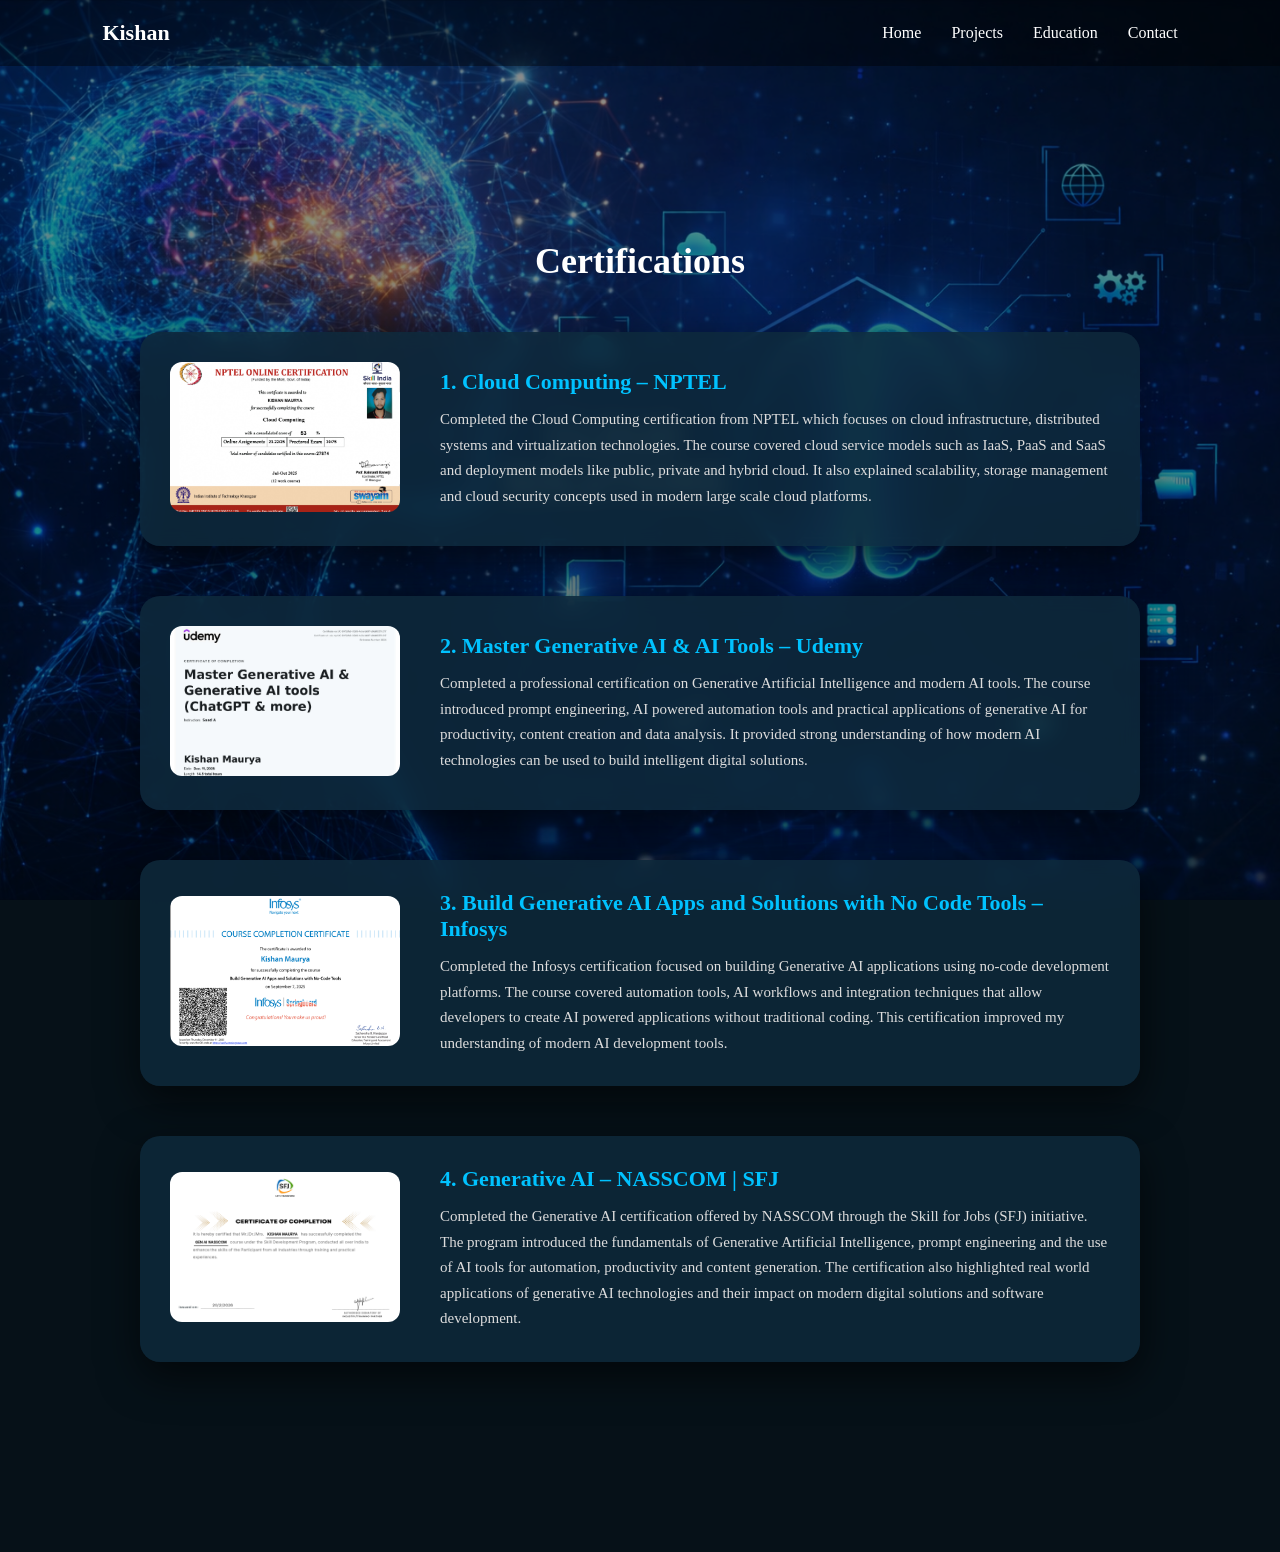
==== certifications.html @ 8d1fb74a "Add files via upload Initial portfolio upload" ====
<!DOCTYPE html>
<html lang="en">

<head>

<meta charset="UTF-8">
<meta name="viewport" content="width=device-width, initial-scale=1.0">

<title>Certifications | Kishan Maurya</title>

<link rel="stylesheet" href="style.css">

</head>

<body>

<header>
<nav>

<h2 class="logo">Kishan</h2>

<ul>
<li><a href="index.html">Home</a></li>
<li><a href="index.html#projects">Projects</a></li>
<li><a href="education.html">Education</a></li>
<li><a href="contact.html">Contact</a></li>
</ul>

</nav>
</header>


<section class="certifications-page">

<h1 class="section-title">Certifications</h1>
<div class="certifications-container"></div>

<!-- Certificate 1 -->

<div class="certificate-card">

<a href="NPTEL.png" target="_blank">
<img src="NPTEL.png" alt="Cloud Computing Certificate">
</a>

<div class="certificate-text">

<h2>1. Cloud Computing – NPTEL</h2>

<p>
Completed the Cloud Computing certification from NPTEL which focuses on
cloud infrastructure, distributed systems and virtualization technologies.
The course covered cloud service models such as IaaS, PaaS and SaaS and
deployment models like public, private and hybrid cloud. It also explained
scalability, storage management and cloud security concepts used in modern
large scale cloud platforms.
</p>

</div>

</div>



<!-- Certificate 2 -->

<div class="certificate-card">

<a href="udemy.png" target="_blank">
<img src="udemy.png" alt="Udemy AI Certificate">
</a>

<div class="certificate-text">

<h2>2. Master Generative AI & AI Tools – Udemy</h2>

<p>
Completed a professional certification on Generative Artificial Intelligence
and modern AI tools. The course introduced prompt engineering, AI powered
automation tools and practical applications of generative AI for productivity,
content creation and data analysis. It provided strong understanding of how
modern AI technologies can be used to build intelligent digital solutions.
</p>

</div>

</div>



<!-- Certificate 3 -->

<div class="certificate-card">

<a href="infosys1.png" target="_blank">
<img src="infosys1.png" alt="Infosys AI Certificate">
</a>

<div class="certificate-text">

<h2>3. Build Generative AI Apps and Solutions with No Code Tools – Infosys</h2>

<p>
Completed the Infosys certification focused on building Generative AI
applications using no-code development platforms. The course covered
automation tools, AI workflows and integration techniques that allow
developers to create AI powered applications without traditional coding.
This certification improved my understanding of modern AI development tools.
</p>

</div>

</div>

<!-- Certificate 4 -->

<div class="certificate-card">

<a href="nasscom.png" target="_blank">
<img src="nasscom.png" alt="Gen AI NASSCOM Certificate">
</a>

<div class="certificate-text">

<h2>4. Generative AI – NASSCOM | SFJ</h2>

<p>
Completed the Generative AI certification offered by NASSCOM through the
Skill for Jobs (SFJ) initiative. The program introduced the fundamentals of
Generative Artificial Intelligence, prompt engineering and the use of AI
tools for automation, productivity and content generation. The certification
also highlighted real world applications of generative AI technologies and
their impact on modern digital solutions and software development.
</p>

</div>

</div>

</section>

</body>
</html>
---- style.css ----
html{
scroll-behavior:smooth;
}

*{
margin:0;
padding:0;
box-sizing:border-box;
font-family:Poppins;
}

body{
background:#0b1e2b;
color:white;
overflow-x:hidden;
}


/* ================= PARTICLES ================= */

#particles-js{
position:fixed;
width:100%;
height:100%;
z-index:-1;
}


/* ================= HEADER ================= */

header{
position:fixed;
width:100%;
top:0;
left:0;
background:rgba(0,0,0,0.4);
z-index:1000;
}

nav{
display:flex;
justify-content:space-between;
align-items:center;
padding:20px 8%;
z-index:1001;
}

nav ul{
display:flex;
gap:30px;
list-style:none;
}

nav a{
color:white;
text-decoration:none;
transition:0.3s;
}

nav a:hover{
color:#00c2ff;
}

.logo{
font-size:22px;
font-weight:600;
}



/* ================= LANDING ================= */

.landing{
height:100vh;
display:flex;
align-items:center;
justify-content:center;
padding-top:100px;
position:relative;
z-index:1;
}

.landing-container{
display:flex;
justify-content:space-between;
align-items:center;
width:90%;
}

.landing-text{
width:50%;
}

.landing-text h1{
font-size:64px;
}

.landing-text h3{
font-size:28px;
margin-top:10px;
color:#ddd;
}

.landing-text p{
margin-top:20px;
max-width:500px;
}

.buttons{
margin-top:30px;
display:flex;
justify-content:center;
}

.btn{
padding:12px 28px;
border-radius:30px;
text-decoration:none;
color:white;
}

.secondary{
background:#1a78b6;
}

.name-highlight{
color:#8bd2e7;
font-weight:700;
text-shadow:0 0 12px rgba(0,194,255,0.8);
}


/* ================= LANDING IMAGE ================= */

.landing-image{
width:50%;
display:flex;
justify-content:center;
align-items:center;
position:relative;
z-index:1;
}

.landing-image img{
height:800px;
border-radius:50px;
background:rgba(255,255,255,0.05);
backdrop-filter:blur(5px);
padding:10px;
box-shadow:0 30px 80px rgba(0,0,0,0.7);
}



/* ================= ABOUT ================= */

.about-oval{
position:absolute;
bottom:-220px;
left:50%;
transform:translateX(-60%);
width:950px;
height:420px;
background:#05192a;
border-radius:50%;
display:flex;
align-items:center;
justify-content:center;
z-index:2;
}

.about-content{
text-align:center;
max-width:600px;
}



/* ================= SKILLS ================= */

.professional-section{
background:url("skills-bg.jpg") center/cover no-repeat;
padding:300px 0 120px 0;
}

.professional-overlay{
background:rgba(0,0,0,0.6);
padding:80px 0;
text-align:center;
}

.skills-container{
width:60%;
margin:auto;
}

.skill-item{
display:flex;
align-items:center;
margin-bottom:25px;
}

.skill-name{
width:150px;
text-align:left;
}

.skill-percent{
width:50px;
text-align:right;
}

.skill-bar{
flex:1;
height:8px;
background:#333;
margin:0 10px;
border-radius:10px;
overflow:hidden;
}

.skill-progress{
height:100%;
background:#b50e96;
}

.java{width:75%}
.python{width:80%}
.ml{width:75%}
.data{width:85%}
.powerbi{width:80%}
.html{width:80%}



/* ================= PROJECTS ================= */

.projects{
  padding:80px 10%;
}

.section-title{
  text-align:center;
  margin:100px 0 40px;
  font-size:36px;
}

.projects-grid{
  display:flex;
  gap:40px;
  justify-content:center;
  flex-wrap:wrap;
}

.project-card{
  position:relative;
  width:320px;
  height:200px;
  overflow:hidden;
  border-radius:12px;
  cursor:pointer;
  box-shadow:0 10px 30px rgba(148, 226, 241, 0.6);
}

.project-card img{
  width:100%;
  height:100%;
  object-fit:cover;
  transition:0.4s;
}

.project-card:hover img{
  transform:scale(1.1);
}

.project-overlay{
  position:absolute;
  bottom:0;
  width:100%;
  height:100%;
  background:rgba(70, 237, 229, 0.6);
  display:flex;
  flex-direction:column;
  justify-content:center;
  align-items:center;
  opacity:0;
  transition:0.3s;
}

.project-card:hover .project-overlay{
  opacity:1;
}

.project-overlay h3{
  margin-bottom:10px;
  font-size:22px;
}

.project-btn{
  padding:10px 20px;
  background:#00c2ff;
  border-radius:6px;
  color:white;
  text-decoration:none;
}

.project-btn:hover{
  background:#009bd6;
}


/* ================= PROJECT DETAIL PAGE ================= */

.project-detail{
  padding:150px 10%;
  text-align:center;
}

.project-detail p{
  max-width:800px;
  margin:auto;
  line-height:1.7;
  margin-top:20px;
}

.project-images{
  display:flex;
  justify-content:center;
  align-items:center;
  gap:40px;
  margin:40px 0;
  flex-wrap:wrap;
}

/* added for clickable images */
.project-images a{
  display:block;
  border-radius:12px;
  text-decoration:none;
}

.project-images img{
  width:320px;
  height:200px;
  object-fit:cover;
  border-radius:12px;
  box-shadow:0 10px 30px rgba(114, 53, 194, 0.6);
  transition:0.3s;
  cursor:pointer;
  display:block;
}

.project-images img:hover{
  transform:scale(1.05);
}


/* ================= PROJECT BUTTONS ================= */

.project-links{
  margin-top:20px;
  display:flex;
  justify-content:center;
  gap:20px;
  flex-wrap:wrap;
}

.btn-github{
  background:#5e4b5e;
  padding:10px 18px;
  border-radius:6px;
  color:white;
  text-decoration:none;
}

.btn-github:hover{
  background:rgb(26, 21, 24);
}

.btn-linkedin{
  background:#0077b5;
  padding:10px 18px;
  border-radius:6px;
  color:white;
  text-decoration:none;
}

.btn-linkedin:hover{
  background:#005582;
}

.project-oval{
  max-width:800px;
  margin:40px auto;
  padding:60px 70px;
  background:#05192a;
  border-radius:50%;
  text-align:center;
  line-height:1.8;
  border:2px solid #00c2ff;
  box-shadow:0 0 40px rgba(0,194,255,0.3);
  display:flex;
  flex-direction:column;
  align-items:center;
  justify-content:center;
}

.oval-heading{
  color:#00c2ff;
  font-size:28px;
  margin-bottom:15px;
}


/* ================= PROJECTS DETAILS BACKGROUND ================= */

.projects-bg{
  position:fixed;
  top:0;
  left:0;
  width:100%;
  height:100%;
  background-image:url("projects-ai-bg.jpg");
  background-size:cover;
  background-position:center;
  background-repeat:no-repeat;
  z-index:-1;
  filter:brightness(0.35);
}


/* ================= RESPONSIVE ================= */

@media (max-width: 992px){
  .project-oval{
    border-radius:40px;
    padding:40px 30px;
  }

  .project-images img{
    width:280px;
    height:180px;
  }
}

@media (max-width: 768px){
  .project-detail{
    padding:120px 6%;
  }

  .section-title{
    font-size:30px;
  }

  .project-oval{
    max-width:100%;
    border-radius:30px;
    padding:30px 20px;
  }

  .oval-heading{
    font-size:24px;
  }

  .project-images{
    gap:20px;
  }

  .project-images img{
    width:100%;
    max-width:320px;
    height:auto;
  }

  .project-links{
    flex-direction:column;
    align-items:center;
  }
}


/* ================= JOURNEY ================= */

.journey{
padding:80px 10%;
}

.timeline{
position:relative;
max-width:1000px;
margin:80px auto;
}

.timeline::after{
content:'';
position:absolute;
width:4px;
background:#1dafaf;
top:0;
bottom:0;
left:50%;
margin-left:-2px;
}

.timeline-item{
padding:20px 40px;
position:relative;
width:50%;
}

.timeline-item::after{
content:'';
position:absolute;
width:16px;
height:16px;
right:-8px;
background:#5f9f23;
border-radius:50%;
top:30px;
z-index:1;
}

.left{
left:0;
text-align:right;
}

.right{
left:50%;
}

.right::after{
left:-8px;
}

.timeline-content{
padding:20px;
background:#0b4976;
border-radius:8px;
box-shadow:0 10px 30px rgba(0,0,0,0.5);
}

.timeline-date{
color:#147db9;
font-weight:600;
display:block;
margin-bottom:8px;
}



/* ================= EDUCATION PAGE ================= */

.education-page{
padding:140px 10%;
min-height:100vh;
}

.education-card{
background:#0f2a3b;
padding:30px;
border-radius:12px;
margin-bottom:30px;
box-shadow:0 10px 30px rgba(0,0,0,0.5);
}

.education-card h2{
color:#00c2ff;
margin-bottom:10px;
}

.education-card span{
color:#00ff9c;
font-weight:500;
}

.edu-year{
margin-top:10px;
color:#bbb;
}



/* ================= CONTACT ================= */

.contact-section{
padding:140px 10%;
min-height:100vh;
}

.contact-container{
display:flex;
justify-content:space-between;
gap:80px;
margin-top:50px;
}

.contact-left{
width:40%;
}

.contact-left h2{
font-size:36px;
margin-bottom:20px;
}

.contact-left p{
color:#ddd;
line-height:1.8;
}

.contact-info{
margin-top:40px;
}

.contact-info p{
margin-bottom:15px;
}

.contact-info a{
color:#00c2ff;
text-decoration:none;
}



/* ================= CONTACT FORM ================= */

.contact-right{
width:50%;
}

.contact-right form{
display:flex;
flex-direction:column;
gap:20px;
}

.row{
display:flex;
gap:20px;
}

.contact-right input,
.contact-right textarea{
padding:14px;
border:none;
border-radius:6px;
background:#eee;
color:#000;
}

.contact-right textarea{
height:120px;
resize:none;
}

.contact-right button{
background:#00c853;
color:white;
border:none;
padding:14px;
border-radius:6px;
cursor:pointer;
font-size:16px;
}

.contact-right button:hover{
background:#00b34a;
}



/* ================= FOOTER ================= */

footer{
text-align:center;
padding:30px;
}

/* ================= CERTIFICATIONS PAGE ================= */

.certifications-page{
background-image:url("certifications-bg.png");
background-size:cover;
background-position:center;
background-repeat:no-repeat;
background-attachment:fixed;
min-height:100vh;
padding:140px 10%;
position:relative;
}

/* overlay for readability */

.certifications-page::before{
content:"";
position:absolute;
top:0;
left:0;
width:100%;
height:100%;
background:rgba(0,0,0,0.45);   /* lighter overlay */
z-index:0;
}

.certifications-page *{
position:relative;
z-index:1;
}

/* ================= CERTIFICATE CARD ================= */

.certificate-card{
display:flex;
align-items:center;
gap:40px;
max-width:1000px;
margin:50px auto;

background:rgba(15,42,59,0.85);
backdrop-filter:blur(10px);

padding:30px;
border-radius:20px;

box-shadow:0 15px 40px rgba(0,0,0,0.6);
transition:0.3s ease;
}

/* hover animation */

.certificate-card:hover{
transform:translateY(-10px) scale(1.02);
box-shadow:0 20px 50px rgba(0,0,0,0.7);
}

/* certificate image */

.certificate-card img{
width:230px;
height:150px;
object-fit:cover;
border-radius:12px;
cursor:pointer;
transition:0.3s;
}

/* image hover */

.certificate-card img:hover{
transform:scale(1.08);
}

/* text */

.certificate-text{
flex:1;
}

.certificate-text h2{
color:#00c2ff;
margin-bottom:12px;
font-size:22px;
}

.certificate-text p{
color:#ddd;
line-height:1.7;
font-size:15px;
}


/* ================= EDUCATION PAGE BACKGROUND ================= */

.education-bg{
  position: fixed;
  top: 0;
  left: 0;
  width: 100%;
  height: 100%;
  background-image: url("education-bg.png");
  background-size: cover;
  background-position: center;
  background-repeat: no-repeat;
  z-index: -1;
  filter: brightness(0.28);
}
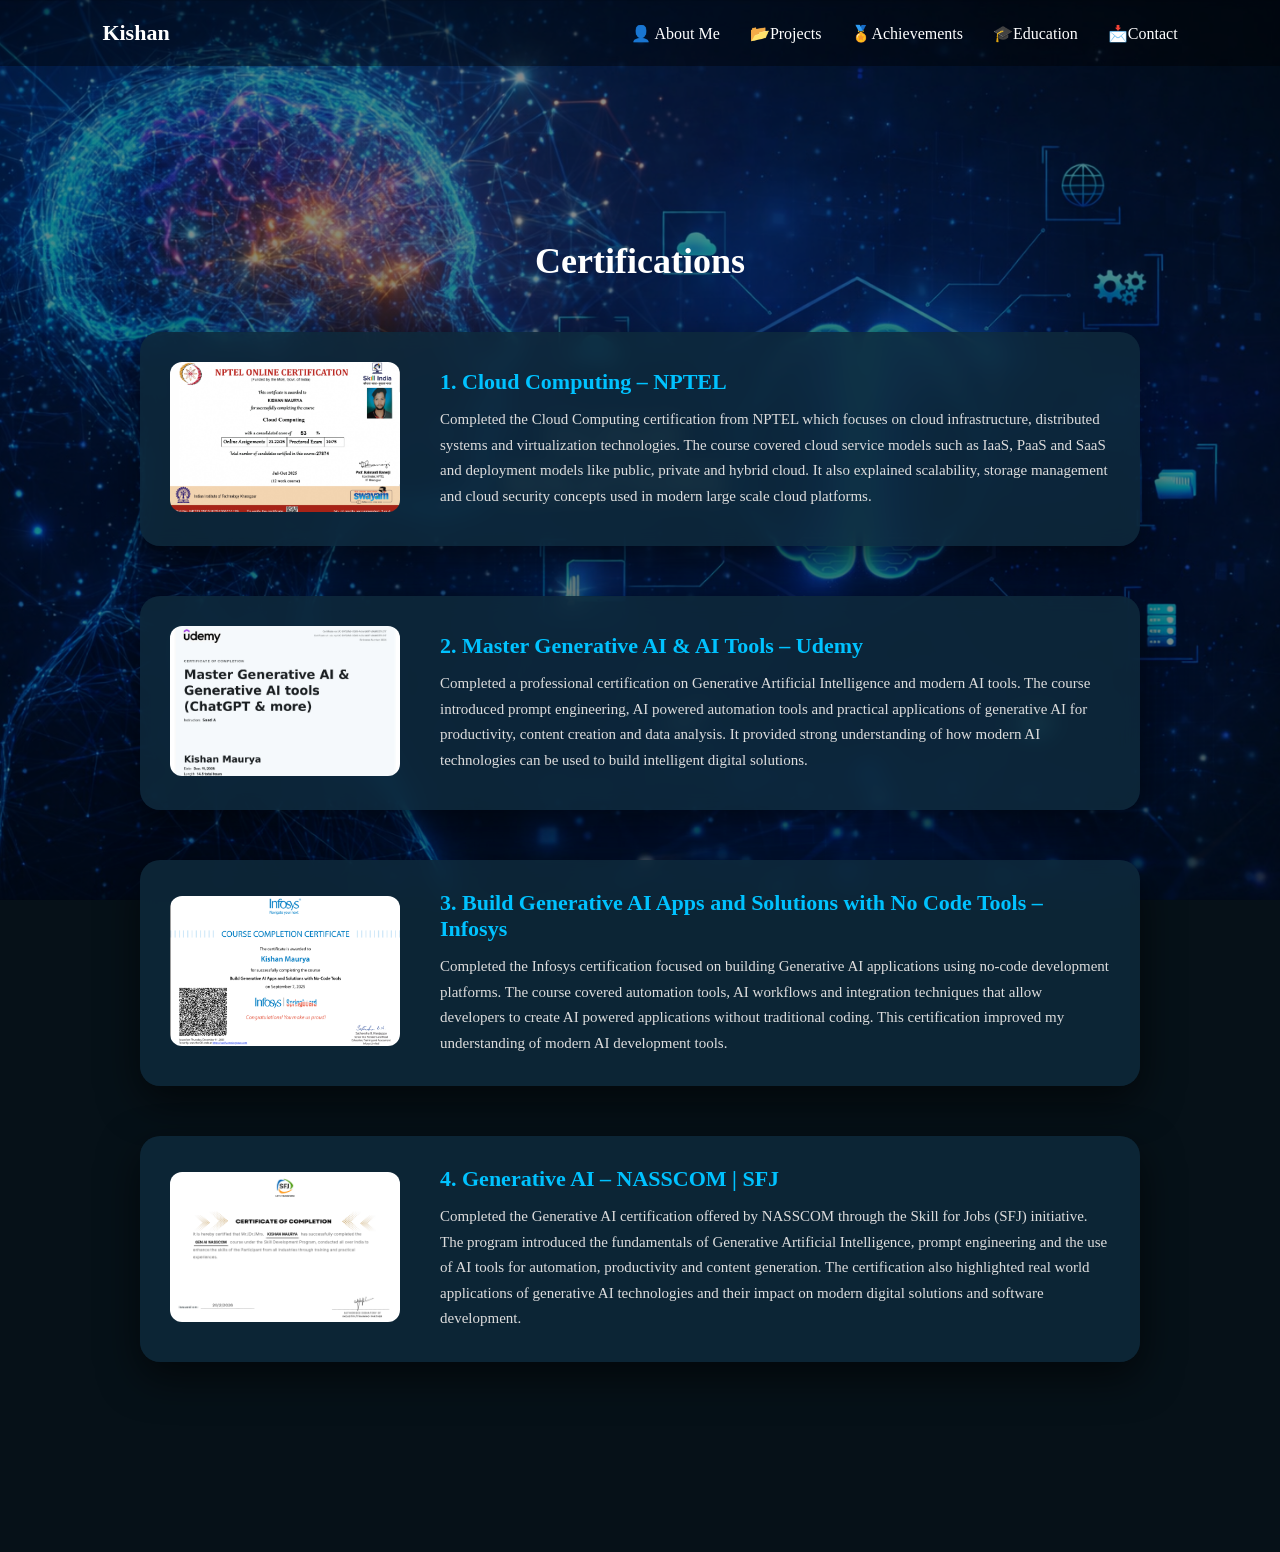
==== commit 4d11bd1d: "Add new navigation links with icons to certifications page" ====
--- a/certifications.html
+++ b/certifications.html
@@ -20,10 +20,11 @@
 <h2 class="logo">Kishan</h2>
 
 <ul>
-<li><a href="index.html">Home</a></li>
-<li><a href="index.html#projects">Projects</a></li>
-<li><a href="education.html">Education</a></li>
-<li><a href="contact.html">Contact</a></li>
+<li><a href="index.html">👤 About Me</a></li>
+<li><a href="index.html#projects">📂Projects</a></li>
+<li><a href="index.html#achievements">🏅Achievements</a></li>
+<li><a href="education.html">🎓Education</a></li>
+<li><a href="contact.html">📩Contact</a></li>
 </ul>
 
 </nav>
@@ -140,4 +141,4 @@
 </section>
 
 </body>
-</html>+</html>
--- a/style.css
+++ b/style.css
@@ -1,237 +1,337 @@
 html{
-scroll-behavior:smooth;
+  scroll-behavior:smooth;
 }
 
 *{
-margin:0;
-padding:0;
-box-sizing:border-box;
-font-family:Poppins;
+  margin:0;
+  padding:0;
+  box-sizing:border-box;
+  font-family:Poppins;
 }
 
 body{
-background:#0b1e2b;
-color:white;
-overflow-x:hidden;
-}
-
+  background:#0b1e2b;
+  color:white;
+  overflow-x:hidden;
+}
+
+img{
+  max-width:100%;
+}
 
 /* ================= PARTICLES ================= */
 
 #particles-js{
-position:fixed;
-width:100%;
-height:100%;
-z-index:-1;
-}
-
+  position:fixed;
+  width:100%;
+  height:100%;
+  z-index:-1;
+}
 
 /* ================= HEADER ================= */
 
 header{
-position:fixed;
-width:100%;
-top:0;
-left:0;
-background:rgba(0,0,0,0.4);
-z-index:1000;
+  position:fixed;
+  width:100%;
+  top:0;
+  left:0;
+  background:rgba(0,0,0,0.4);
+  z-index:1000;
 }
 
 nav{
-display:flex;
-justify-content:space-between;
-align-items:center;
-padding:20px 8%;
-z-index:1001;
+  display:flex;
+  justify-content:space-between;
+  align-items:center;
+  padding:20px 8%;
+  z-index:1001;
 }
 
 nav ul{
-display:flex;
-gap:30px;
-list-style:none;
+  display:flex;
+  gap:30px;
+  list-style:none;
 }
 
 nav a{
-color:white;
-text-decoration:none;
-transition:0.3s;
+  color:white;
+  text-decoration:none;
+  transition:0.3s;
 }
 
 nav a:hover{
-color:#00c2ff;
+  color:#00c2ff;
 }
 
 .logo{
-font-size:22px;
-font-weight:600;
-}
-
-
+  font-size:22px;
+  font-weight:600;
+}
 
 /* ================= LANDING ================= */
 
 .landing{
-height:100vh;
-display:flex;
-align-items:center;
-justify-content:center;
-padding-top:100px;
-position:relative;
-z-index:1;
+  min-height:100vh;
+  display:flex;
+  align-items:center;
+  justify-content:center;
+  padding:120px 0 60px;
+  position:relative;
+  z-index:1;
 }
 
 .landing-container{
-display:flex;
-justify-content:space-between;
-align-items:center;
-width:90%;
+  display:flex;
+  justify-content:space-between;
+  align-items:center;
+  width:90%;
+  gap:40px;
 }
 
 .landing-text{
-width:50%;
+  width:50%;
 }
 
 .landing-text h1{
-font-size:64px;
+  font-size:64px;
 }
 
 .landing-text h3{
-font-size:28px;
-margin-top:10px;
-color:#ddd;
+  font-size:28px;
+  margin-top:10px;
+  color:#ddd;
 }
 
 .landing-text p{
-margin-top:20px;
-max-width:500px;
+  margin-top:20px;
+  max-width:500px;
 }
 
 .buttons{
-margin-top:30px;
-display:flex;
-justify-content:center;
+  margin-top:30px;
+  display:flex;
+  justify-content:center;
+  flex-wrap:wrap;
+  gap:15px;
 }
 
 .btn{
-padding:12px 28px;
-border-radius:30px;
-text-decoration:none;
-color:white;
+  padding:12px 28px;
+  border-radius:30px;
+  text-decoration:none;
+  color:white;
 }
 
 .secondary{
-background:#1a78b6;
+  background:#1a78b6;
 }
 
 .name-highlight{
-color:#8bd2e7;
-font-weight:700;
-text-shadow:0 0 12px rgba(0,194,255,0.8);
-}
-
+  color:#8bd2e7;
+  font-weight:700;
+  text-shadow:0 0 12px rgba(0,194,255,0.8);
+}
 
 /* ================= LANDING IMAGE ================= */
 
 .landing-image{
-width:50%;
-display:flex;
-justify-content:center;
-align-items:center;
-position:relative;
-z-index:1;
+  width:50%;
+  display:flex;
+  justify-content:center;
+  align-items:center;
+  position:relative;
+  z-index:1;
+  flex-shrink:0;
 }
 
 .landing-image img{
-height:800px;
-border-radius:50px;
-background:rgba(255,255,255,0.05);
-backdrop-filter:blur(5px);
-padding:10px;
-box-shadow:0 30px 80px rgba(0,0,0,0.7);
-}
-
-
+  height:800px;
+  width:auto;
+  max-width:100%;
+  border-radius:50px;
+  background:rgba(255,255,255,0.05);
+  backdrop-filter:blur(5px);
+  padding:10px;
+  box-shadow:0 30px 80px rgba(0,0,0,0.7);
+  display:block;
+}
 
 /* ================= ABOUT ================= */
 
+.about{
+  position:relative;
+  padding-bottom:260px;
+}
+
 .about-oval{
-position:absolute;
-bottom:-220px;
-left:50%;
-transform:translateX(-60%);
-width:950px;
-height:420px;
-background:#05192a;
-border-radius:50%;
-display:flex;
-align-items:center;
-justify-content:center;
-z-index:2;
+  position:absolute;
+  bottom:-220px;
+  left:50%;
+  transform:translateX(-50%);
+  width:min(950px, 92%);
+  height:420px;
+  background:#05192a;
+  border-radius:50%;
+  display:flex;
+  align-items:center;
+  justify-content:center;
+  z-index:2;
+  padding:30px;
 }
 
 .about-content{
-text-align:center;
-max-width:600px;
-}
-
-
-
-/* ================= SKILLS ================= */
-
-.professional-section{
-background:url("skills-bg.jpg") center/cover no-repeat;
-padding:300px 0 120px 0;
-}
-
-.professional-overlay{
-background:rgba(0,0,0,0.6);
-padding:80px 0;
-text-align:center;
+  text-align:center;
+  max-width:600px;
+}
+
+/* ================= SKILLS SECTION ================= */
+
+.skills-section{
+  position:relative;
+  padding:180px 8% 120px;
+  margin-top:40px;
+  color:white;
+  z-index:2;
 }
 
 .skills-container{
-width:60%;
-margin:auto;
-}
-
-.skill-item{
-display:flex;
-align-items:center;
-margin-bottom:25px;
-}
-
-.skill-name{
-width:150px;
-text-align:left;
-}
-
-.skill-percent{
-width:50px;
-text-align:right;
+  max-width:1400px;
+  margin:0 auto;
+}
+
+.skills-tag{
+  color:#00c2ff;
+  letter-spacing:4px;
+  font-size:14px;
+  margin-bottom:18px;
+  font-weight:600;
+}
+
+.skills-title{
+  font-size:80px;
+  font-weight:800;
+  line-height:1;
+  margin-bottom:18px;
+}
+
+.skills-title span{
+  color:#00c2ff;
+}
+
+.skills-subtitle{
+  font-size:22px;
+  color:#9eb7c9;
+  margin-bottom:50px;
+}
+
+.skills-grid{
+  display:grid;
+  grid-template-columns:repeat(3, 1fr);
+  gap:28px;
+}
+
+.skill-card{
+  background:rgba(10, 27, 48, 0.88);
+  border:1px solid rgba(0, 194, 255, 0.25);
+  border-radius:24px;
+  padding:26px 30px;
+  box-shadow:0 10px 30px rgba(0,0,0,0.25);
+  transition:transform 0.3s ease, box-shadow 0.3s ease;
+}
+
+.skill-card:hover{
+  transform:translateY(-6px);
+  box-shadow:0 18px 40px rgba(0, 194, 255, 0.12);
+}
+
+.skill-top{
+  display:flex;
+  justify-content:space-between;
+  align-items:center;
+  gap:20px;
+  margin-bottom:22px;
+}
+
+.skill-left{
+  display:flex;
+  align-items:center;
+  gap:16px;
+  min-width:0;
+}
+
+.skill-icon{
+  width:54px;
+  height:54px;
+  border-radius:14px;
+  background:rgba(0,0,0,0.35);
+  display:flex;
+  align-items:center;
+  justify-content:center;
+  font-size:28px;
+  flex-shrink:0;
+}
+
+.skill-left h3{
+  font-size:20px;
+  margin:0;
+  color:#f2f7fb;
+}
+
+.skill-left p{
+  margin:4px 0 0;
+  font-size:15px;
+  color:#5d8cb2;
+}
+
+.skill-top span{
+  color:#00c2ff;
+  font-size:18px;
+  font-weight:700;
+  flex-shrink:0;
 }
 
 .skill-bar{
-flex:1;
-height:8px;
-background:#333;
-margin:0 10px;
-border-radius:10px;
-overflow:hidden;
-}
-
-.skill-progress{
-height:100%;
-background:#b50e96;
-}
-
-.java{width:75%}
-.python{width:80%}
-.ml{width:75%}
-.data{width:85%}
-.powerbi{width:80%}
-.html{width:80%}
-
-
+  width:100%;
+  height:6px;
+  background:rgba(255,255,255,0.12);
+  border-radius:999px;
+  overflow:hidden;
+}
+
+.skill-fill{
+  height:100%;
+  border-radius:999px;
+}
+
+.skill-fill.java{
+  width:75%;
+  background:#f5a623;
+}
+
+.skill-fill.python{
+  width:80%;
+  background:#3b82f6;
+}
+
+.skill-fill.ml{
+  width:75%;
+  background:#8b5cf6;
+}
+
+.skill-fill.data{
+  width:85%;
+  background:#19c2ff;
+}
+
+.skill-fill.powerbi{
+  width:80%;
+  background:#facc15;
+}
+
+.skill-fill.web{
+  width:80%;
+  background:#ff6b35;
+}
 
 /* ================= PROJECTS ================= */
 
@@ -308,7 +408,6 @@
   background:#009bd6;
 }
 
-
 /* ================= PROJECT DETAIL PAGE ================= */
 
 .project-detail{
@@ -332,7 +431,6 @@
   flex-wrap:wrap;
 }
 
-/* added for clickable images */
 .project-images a{
   display:block;
   border-radius:12px;
@@ -353,7 +451,6 @@
 .project-images img:hover{
   transform:scale(1.05);
 }
-
 
 /* ================= PROJECT BUTTONS ================= */
 
@@ -410,7 +507,6 @@
   font-size:28px;
   margin-bottom:15px;
 }
-
 
 /* ================= PROJECTS DETAILS BACKGROUND ================= */
 
@@ -428,28 +524,709 @@
   filter:brightness(0.35);
 }
 
+/* ================= JOURNEY ================= */
+
+.journey{
+  padding:80px 10%;
+}
+
+.timeline{
+  position:relative;
+  max-width:1000px;
+  margin:80px auto;
+}
+
+.timeline::after{
+  content:'';
+  position:absolute;
+  width:4px;
+  background:#1dafaf;
+  top:0;
+  bottom:0;
+  left:50%;
+  margin-left:-2px;
+}
+
+.timeline-item{
+  padding:20px 40px;
+  position:relative;
+  width:50%;
+}
+
+.timeline-item::after{
+  content:'';
+  position:absolute;
+  width:16px;
+  height:16px;
+  right:-8px;
+  background:#40abf8;
+  border-radius:50%;
+  top:30px;
+  z-index:1;
+}
+
+.left{
+  left:0;
+  text-align:right;
+}
+
+.right{
+  left:50%;
+}
+
+.right::after{
+  left:-8px;
+}
+
+.timeline-content{
+  padding:20px;
+  background:#0b4976;
+  border-radius:8px;
+  box-shadow:0 10px 30px rgba(0,0,0,0.5);
+}
+
+.timeline-date{
+  color:#147db9;
+  font-weight:600;
+  display:block;
+  margin-bottom:8px;
+}
+
+/* ================= EDUCATION PAGE ================= */
+
+.education-page{
+  padding:140px 10%;
+  min-height:100vh;
+}
+
+.education-card{
+  background:#0f2a3b;
+  padding:30px;
+  border-radius:12px;
+  margin-bottom:30px;
+  box-shadow:0 10px 30px rgba(0,0,0,0.5);
+}
+
+.education-card h2{
+  color:#00c2ff;
+  margin-bottom:10px;
+}
+
+.education-card span{
+  color:#00ff9c;
+  font-weight:500;
+}
+
+.edu-year{
+  margin-top:10px;
+  color:#bbb;
+}
+
+/* ================= CONTACT ================= */
+
+.contact-section{
+  padding:140px 10%;
+  min-height:100vh;
+}
+
+.contact-container{
+  display:flex;
+  justify-content:space-between;
+  gap:80px;
+  margin-top:50px;
+}
+
+.contact-left{
+  width:40%;
+}
+
+.contact-left h2{
+  font-size:36px;
+  margin-bottom:20px;
+}
+
+.contact-left p{
+  color:#ddd;
+  line-height:1.8;
+}
+
+.contact-info{
+  margin-top:40px;
+}
+
+.contact-info p{
+  margin-bottom:15px;
+}
+
+.contact-info a{
+  color:#00c2ff;
+  text-decoration:none;
+}
+
+/* ================= CONTACT FORM ================= */
+
+.contact-right{
+  width:50%;
+}
+
+.contact-right form{
+  display:flex;
+  flex-direction:column;
+  gap:20px;
+}
+
+.row{
+  display:flex;
+  gap:20px;
+}
+
+.contact-right input,
+.contact-right textarea{
+  padding:14px;
+  border:none;
+  border-radius:6px;
+  background:#eee;
+  color:#000;
+  width:100%;
+}
+
+.contact-right textarea{
+  height:120px;
+  resize:none;
+}
+
+.contact-right button{
+  background:#00c853;
+  color:white;
+  border:none;
+  padding:14px;
+  border-radius:6px;
+  cursor:pointer;
+  font-size:16px;
+}
+
+.contact-right button:hover{
+  background:#00b34a;
+}
+
+/* ================= FOOTER ================= */
+
+footer{
+  text-align:center;
+  padding:30px;
+}
+
+/* ================= CERTIFICATIONS PAGE ================= */
+
+.certifications-page{
+  background-image:url("certifications-bg.png");
+  background-size:cover;
+  background-position:center;
+  background-repeat:no-repeat;
+  background-attachment:fixed;
+  min-height:100vh;
+  padding:140px 10%;
+  position:relative;
+}
+
+.certifications-page::before{
+  content:"";
+  position:absolute;
+  top:0;
+  left:0;
+  width:100%;
+  height:100%;
+  background:rgba(0,0,0,0.45);
+  z-index:0;
+}
+
+.certifications-page *{
+  position:relative;
+  z-index:1;
+}
+
+/* ================= CERTIFICATE CARD ================= */
+
+.certificate-card{
+  display:flex;
+  align-items:center;
+  gap:40px;
+  max-width:1000px;
+  margin:50px auto;
+  background:rgba(15,42,59,0.85);
+  backdrop-filter:blur(10px);
+  padding:30px;
+  border-radius:20px;
+  box-shadow:0 15px 40px rgba(0,0,0,0.6);
+  transition:0.3s ease;
+}
+
+.certificate-card:hover{
+  transform:translateY(-10px) scale(1.02);
+  box-shadow:0 20px 50px rgba(0,0,0,0.7);
+}
+
+.certificate-card img{
+  width:230px;
+  height:150px;
+  object-fit:cover;
+  border-radius:12px;
+  cursor:pointer;
+  transition:0.3s;
+}
+
+.certificate-card img:hover{
+  transform:scale(1.08);
+}
+
+.certificate-text{
+  flex:1;
+}
+
+.certificate-text h2{
+  color:#00c2ff;
+  margin-bottom:12px;
+  font-size:22px;
+}
+
+.certificate-text p{
+  color:#ddd;
+  line-height:1.7;
+  font-size:15px;
+}
+
+/* ================= EDUCATION PAGE BACKGROUND ================= */
+
+.education-bg{
+  position:fixed;
+  top:0;
+  left:0;
+  width:100%;
+  height:100%;
+  background-image:url("education-bg.png");
+  background-size:cover;
+  background-position:center;
+  background-repeat:no-repeat;
+  z-index:-1;
+  filter:brightness(0.28);
+}
+
+/* ================= ACHIEVEMENTS SECTION ================= */
+
+.achievements-section{
+  position:relative;
+  padding:120px 8%;
+  display:flex;
+  justify-content:center;
+  z-index:2;
+}
+
+.achievements-container{
+  width:100%;
+  max-width:1300px;
+  text-align:center;
+}
+
+.achievements-tag{
+  color:#00c2ff;
+  letter-spacing:4px;
+  font-size:14px;
+  font-weight:600;
+  margin-bottom:12px;
+}
+
+.achievements-title{
+  font-size:64px;
+  font-weight:800;
+  color:white;
+  margin-bottom:16px;
+}
+
+.achievements-title span{
+  color:#00c2ff;
+}
+
+.achievements-subtitle{
+  font-size:20px;
+  color:#9eb7c9;
+  margin-bottom:50px;
+}
+
+.achievements-grid{
+  display:grid;
+  grid-template-columns:repeat(3, 1fr);
+  gap:28px;
+  align-items:stretch;
+}
+
+.achievement-card{
+  background:rgba(8, 28, 48, 0.78);
+  border:1px solid rgba(0, 194, 255, 0.25);
+  border-radius:26px;
+  padding:35px 28px;
+  backdrop-filter:blur(12px);
+  box-shadow:0 14px 35px rgba(0,0,0,0.25);
+  transition:transform 0.35s ease, box-shadow 0.35s ease, border-color 0.35s ease;
+  position:relative;
+  overflow:hidden;
+}
+
+.achievement-card::before{
+  content:"";
+  position:absolute;
+  top:-60px;
+  right:-60px;
+  width:140px;
+  height:140px;
+  background:radial-gradient(circle, rgba(0,194,255,0.22), transparent 70%);
+  pointer-events:none;
+}
+
+.achievement-card:hover{
+  transform:translateY(-10px) scale(1.02);
+  box-shadow:0 20px 50px rgba(0, 194, 255, 0.14);
+  border-color:rgba(0, 194, 255, 0.5);
+}
+
+.featured-card{
+  background:linear-gradient(135deg, rgba(12,39,66,0.92), rgba(7,27,44,0.88));
+}
+
+.achievement-icon{
+  font-size:42px;
+  margin-bottom:16px;
+}
+
+.achievement-number{
+  font-size:54px;
+  font-weight:800;
+  color:#00c2ff;
+  line-height:1;
+  margin-bottom:18px;
+  text-shadow:0 0 18px rgba(0,194,255,0.25);
+}
+
+.achievement-card h3{
+  font-size:26px;
+  color:white;
+  margin-bottom:16px;
+}
+
+.achievement-card p{
+  font-size:16px;
+  line-height:1.8;
+  color:#b8d0df;
+  margin-bottom:22px;
+}
+
+.achievement-btn{
+  display:inline-block;
+  padding:10px 18px;
+  border-radius:30px;
+  background:#00c2ff;
+  color:white;
+  text-decoration:none;
+  font-size:14px;
+  font-weight:600;
+  transition:0.3s ease;
+}
+
+.achievement-btn:hover{
+  background:#009fd4;
+  transform:scale(1.05);
+}
 
 /* ================= RESPONSIVE ================= */
 
-@media (max-width: 992px){
+@media (max-width:1200px){
+  .skills-section{
+    padding:150px 7% 100px;
+  }
+
+  .skills-grid{
+    grid-template-columns:repeat(2, 1fr);
+  }
+
+  .skills-title{
+    font-size:64px;
+  }
+}
+
+@media (max-width:1100px){
+  .achievements-grid{
+    grid-template-columns:repeat(2, 1fr);
+  }
+
+  .featured-card{
+    grid-column:span 2;
+  }
+}
+
+@media (max-width:992px){
+  .landing-container,
+  .contact-container{
+    flex-direction:column;
+    align-items:center;
+    text-align:center;
+  }
+
+  .landing-text,
+  .landing-image,
+  .contact-left,
+  .contact-right,
+  .left,
+  .right{
+    width:100%;
+    max-width:100%;
+  }
+
+  .landing-image img{
+    height:auto;
+    width:100%;
+    max-width:420px;
+  }
+
+  .about{
+    padding-bottom:140px;
+  }
+
+  .about-oval{
+    position:relative;
+    bottom:auto;
+    left:auto;
+    transform:none;
+    width:100%;
+    height:auto;
+    border-radius:40px;
+    margin:40px auto 0;
+    padding:40px 30px;
+  }
+
+  .skills-section{
+    padding:120px 6% 90px;
+    margin-top:20px;
+  }
+
+  .skills-title{
+    font-size:56px;
+  }
+
+  .skills-subtitle{
+    font-size:20px;
+  }
+
   .project-oval{
-    border-radius:40px;
-    padding:40px 30px;
+    border-radius:30px;
+    padding:35px 25px;
+    max-width:100%;
+  }
+
+  .project-images{
+    gap:20px;
   }
 
   .project-images img{
-    width:280px;
-    height:180px;
-  }
-}
-
-@media (max-width: 768px){
-  .project-detail{
-    padding:120px 6%;
+    width:100%;
+    max-width:320px;
+    height:auto;
+  }
+
+  .timeline::after{
+    left:20px;
+  }
+
+  .timeline-item{
+    width:100%;
+    padding-left:60px;
+    padding-right:20px;
+    text-align:left;
+  }
+
+  .timeline-item::after{
+    left:12px;
+    right:auto;
+  }
+
+  .right{
+    left:0;
+  }
+
+  .left{
+    text-align:left;
+  }
+
+  .certificate-card{
+    flex-direction:column;
+    text-align:center;
+  }
+}
+
+@media (max-width:768px){
+  header{
+    padding:15px 5%;
+  }
+
+  nav{
+    flex-direction:column;
+    align-items:center;
+    gap:15px;
+  }
+
+  nav ul{
+    flex-wrap:wrap;
+    justify-content:center;
+    gap:12px;
+    padding:0;
+    margin:0;
+    width:100%;
+  }
+
+  .logo{
+    font-size:24px;
+    text-align:center;
+    width:100%;
+  }
+
+  nav ul li a{
+    font-size:14px;
+  }
+
+  h1{
+    font-size:32px;
+  }
+
+  h2{
+    font-size:26px;
+  }
+
+  h3{
+    font-size:22px;
+  }
+
+  p{
+    font-size:15px;
+    line-height:1.7;
+  }
+
+  .landing{
+    padding-top:120px;
+  }
+
+  .landing-text h1{
+    font-size:42px;
+  }
+
+  .landing-text h3{
+    font-size:22px;
+  }
+
+  .landing-text p{
+    max-width:100%;
   }
 
   .section-title{
     font-size:30px;
+    margin:70px 0 30px;
+  }
+
+  .projects,
+  .project-detail,
+  .contact-section,
+  .education-page,
+  .certifications-page,
+  .journey,
+  .achievements-section,
+  .skills-section{
+    padding-left:6%;
+    padding-right:6%;
+  }
+
+  .project-detail{
+    padding-top:120px;
+  }
+
+  .project-card{
+    width:100%;
+    max-width:320px;
+    height:auto;
+  }
+
+  .project-card img{
+    height:auto;
+  }
+
+  .project-links{
+    flex-direction:column;
+    align-items:center;
+    gap:12px;
+  }
+
+  .btn-github,
+  .btn-linkedin{
+    width:200px;
+    text-align:center;
+  }
+
+  .row{
+    flex-direction:column;
+    gap:15px;
+  }
+
+  .contact-right input,
+  .contact-right textarea,
+  .contact-right button{
+    width:100%;
+  }
+
+  .skills-grid,
+  .achievements-grid{
+    grid-template-columns:1fr;
+  }
+
+  .skills-title{
+    font-size:44px;
+  }
+
+  .skills-subtitle{
+    font-size:18px;
+    margin-bottom:35px;
+  }
+
+  .skill-card{
+    padding:22px 20px;
+  }
+
+  .skill-left h3{
+    font-size:18px;
+  }
+
+  .skill-top span{
+    font-size:16px;
+  }
+
+  .achievements-title{
+    font-size:42px;
+  }
+
+  .achievements-subtitle{
+    font-size:17px;
+    margin-bottom:35px;
+  }
+
+  .featured-card{
+    grid-column:span 1;
+  }
+
+  .achievement-card{
+    padding:28px 20px;
+  }
+
+  .achievement-number{
+    font-size:42px;
+  }
+
+  .achievement-card h3{
+    font-size:22px;
   }
 
   .project-oval{
@@ -461,328 +1238,106 @@
   .oval-heading{
     font-size:24px;
   }
-
-  .project-images{
-    gap:20px;
-  }
-
-  .project-images img{
+}
+
+@media (max-width:480px){
+  .logo{
+    font-size:20px;
+  }
+
+  nav ul{
+    gap:10px;
+  }
+
+  nav ul li a{
+    font-size:13px;
+  }
+
+  h1{
+    font-size:26px;
+  }
+
+  h2{
+    font-size:22px;
+  }
+
+  .landing-text h1{
+    font-size:34px;
+  }
+
+  .landing-image img{
+    max-width:320px;
+    border-radius:30px;
+    padding:8px;
+  }
+
+  .section-title{
+    font-size:24px;
+  }
+
+  .project-oval{
+    padding:25px 18px;
+  }
+
+  .oval-heading{
+    font-size:22px;
+  }
+
+  .contact-left h2{
+    font-size:28px;
+  }
+
+  .skills-section{
+    padding-top:70px;
+    padding-bottom:60px;
+  }
+
+  .skills-title{
+    font-size:34px;
+  }
+
+  .skills-subtitle{
+    font-size:16px;
+  }
+
+  .skill-icon{
+    width:48px;
+    height:48px;
+    font-size:24px;
+  }
+
+  .skill-left{
+    gap:12px;
+  }
+
+  .skill-top{
+    align-items:flex-start;
+    gap:12px;
+  }
+
+  .skill-card{
+    border-radius:18px;
+    padding:18px 16px;
+  }
+
+  .achievements-title{
+    font-size:34px;
+  }
+
+  .achievements-subtitle{
+    font-size:15px;
+  }
+
+  .achievement-card p{
+    font-size:15px;
+  }
+
+  .certificate-card{
+    padding:20px;
+  }
+
+  .certificate-card img{
     width:100%;
-    max-width:320px;
     height:auto;
   }
-
-  .project-links{
-    flex-direction:column;
-    align-items:center;
-  }
-}
-
-
-/* ================= JOURNEY ================= */
-
-.journey{
-padding:80px 10%;
-}
-
-.timeline{
-position:relative;
-max-width:1000px;
-margin:80px auto;
-}
-
-.timeline::after{
-content:'';
-position:absolute;
-width:4px;
-background:#1dafaf;
-top:0;
-bottom:0;
-left:50%;
-margin-left:-2px;
-}
-
-.timeline-item{
-padding:20px 40px;
-position:relative;
-width:50%;
-}
-
-.timeline-item::after{
-content:'';
-position:absolute;
-width:16px;
-height:16px;
-right:-8px;
-background:#5f9f23;
-border-radius:50%;
-top:30px;
-z-index:1;
-}
-
-.left{
-left:0;
-text-align:right;
-}
-
-.right{
-left:50%;
-}
-
-.right::after{
-left:-8px;
-}
-
-.timeline-content{
-padding:20px;
-background:#0b4976;
-border-radius:8px;
-box-shadow:0 10px 30px rgba(0,0,0,0.5);
-}
-
-.timeline-date{
-color:#147db9;
-font-weight:600;
-display:block;
-margin-bottom:8px;
-}
-
-
-
-/* ================= EDUCATION PAGE ================= */
-
-.education-page{
-padding:140px 10%;
-min-height:100vh;
-}
-
-.education-card{
-background:#0f2a3b;
-padding:30px;
-border-radius:12px;
-margin-bottom:30px;
-box-shadow:0 10px 30px rgba(0,0,0,0.5);
-}
-
-.education-card h2{
-color:#00c2ff;
-margin-bottom:10px;
-}
-
-.education-card span{
-color:#00ff9c;
-font-weight:500;
-}
-
-.edu-year{
-margin-top:10px;
-color:#bbb;
-}
-
-
-
-/* ================= CONTACT ================= */
-
-.contact-section{
-padding:140px 10%;
-min-height:100vh;
-}
-
-.contact-container{
-display:flex;
-justify-content:space-between;
-gap:80px;
-margin-top:50px;
-}
-
-.contact-left{
-width:40%;
-}
-
-.contact-left h2{
-font-size:36px;
-margin-bottom:20px;
-}
-
-.contact-left p{
-color:#ddd;
-line-height:1.8;
-}
-
-.contact-info{
-margin-top:40px;
-}
-
-.contact-info p{
-margin-bottom:15px;
-}
-
-.contact-info a{
-color:#00c2ff;
-text-decoration:none;
-}
-
-
-
-/* ================= CONTACT FORM ================= */
-
-.contact-right{
-width:50%;
-}
-
-.contact-right form{
-display:flex;
-flex-direction:column;
-gap:20px;
-}
-
-.row{
-display:flex;
-gap:20px;
-}
-
-.contact-right input,
-.contact-right textarea{
-padding:14px;
-border:none;
-border-radius:6px;
-background:#eee;
-color:#000;
-}
-
-.contact-right textarea{
-height:120px;
-resize:none;
-}
-
-.contact-right button{
-background:#00c853;
-color:white;
-border:none;
-padding:14px;
-border-radius:6px;
-cursor:pointer;
-font-size:16px;
-}
-
-.contact-right button:hover{
-background:#00b34a;
-}
-
-
-
-/* ================= FOOTER ================= */
-
-footer{
-text-align:center;
-padding:30px;
-}
-
-/* ================= CERTIFICATIONS PAGE ================= */
-
-.certifications-page{
-background-image:url("certifications-bg.png");
-background-size:cover;
-background-position:center;
-background-repeat:no-repeat;
-background-attachment:fixed;
-min-height:100vh;
-padding:140px 10%;
-position:relative;
-}
-
-/* overlay for readability */
-
-.certifications-page::before{
-content:"";
-position:absolute;
-top:0;
-left:0;
-width:100%;
-height:100%;
-background:rgba(0,0,0,0.45);   /* lighter overlay */
-z-index:0;
-}
-
-.certifications-page *{
-position:relative;
-z-index:1;
-}
-
-/* ================= CERTIFICATE CARD ================= */
-
-.certificate-card{
-display:flex;
-align-items:center;
-gap:40px;
-max-width:1000px;
-margin:50px auto;
-
-background:rgba(15,42,59,0.85);
-backdrop-filter:blur(10px);
-
-padding:30px;
-border-radius:20px;
-
-box-shadow:0 15px 40px rgba(0,0,0,0.6);
-transition:0.3s ease;
-}
-
-/* hover animation */
-
-.certificate-card:hover{
-transform:translateY(-10px) scale(1.02);
-box-shadow:0 20px 50px rgba(0,0,0,0.7);
-}
-
-/* certificate image */
-
-.certificate-card img{
-width:230px;
-height:150px;
-object-fit:cover;
-border-radius:12px;
-cursor:pointer;
-transition:0.3s;
-}
-
-/* image hover */
-
-.certificate-card img:hover{
-transform:scale(1.08);
-}
-
-/* text */
-
-.certificate-text{
-flex:1;
-}
-
-.certificate-text h2{
-color:#00c2ff;
-margin-bottom:12px;
-font-size:22px;
-}
-
-.certificate-text p{
-color:#ddd;
-line-height:1.7;
-font-size:15px;
-}
-
-
-/* ================= EDUCATION PAGE BACKGROUND ================= */
-
-.education-bg{
-  position: fixed;
-  top: 0;
-  left: 0;
-  width: 100%;
-  height: 100%;
-  background-image: url("education-bg.png");
-  background-size: cover;
-  background-position: center;
-  background-repeat: no-repeat;
-  z-index: -1;
-  filter: brightness(0.28);
-}+}
